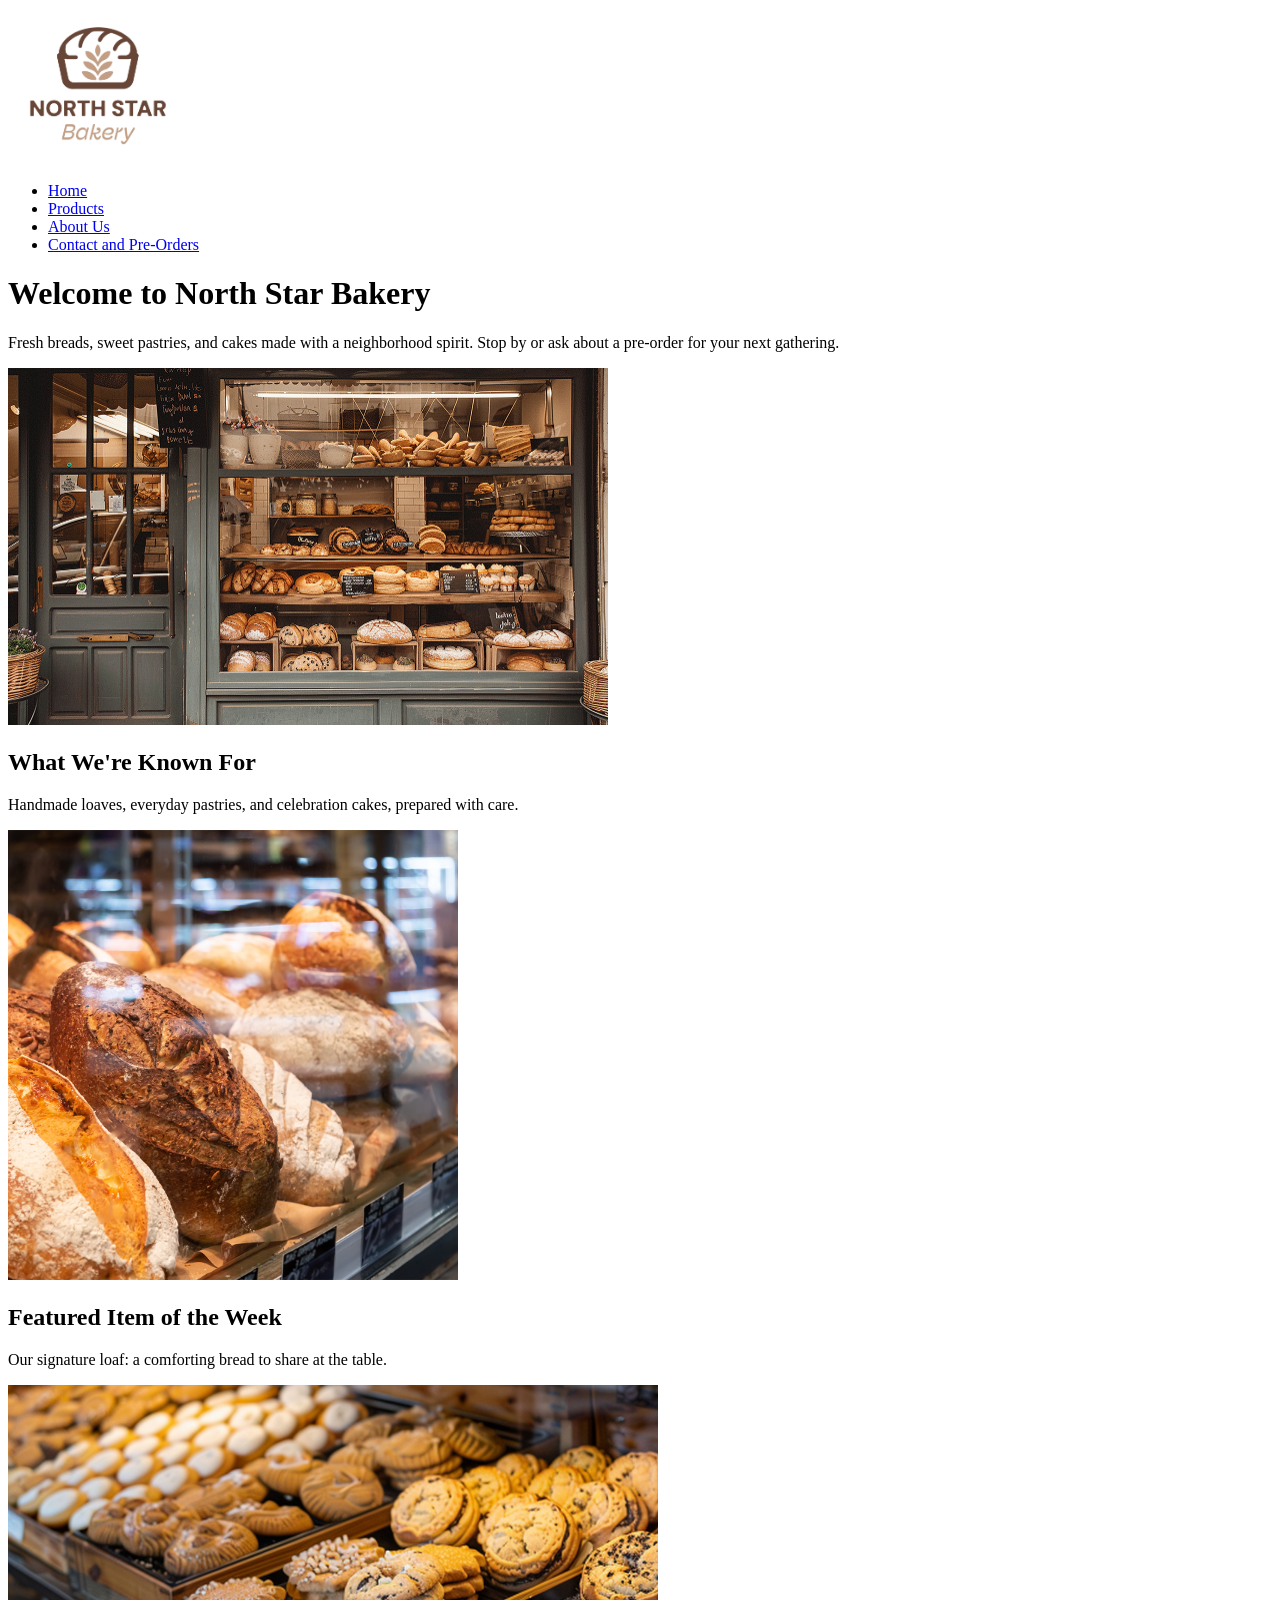
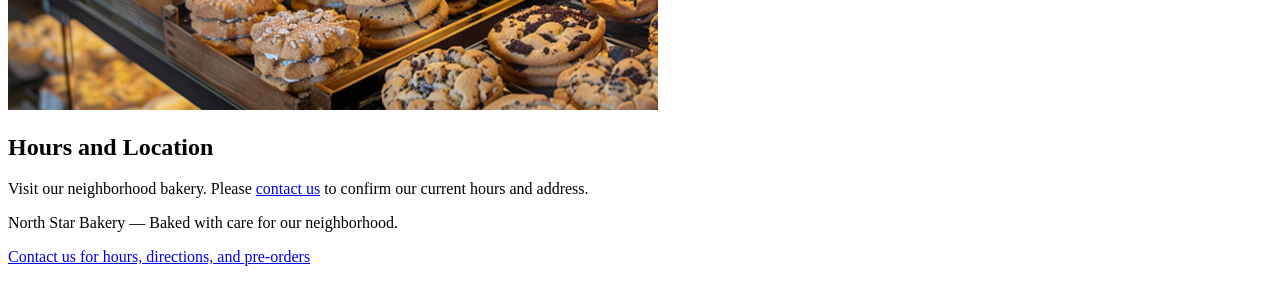
==== North_Star_Bakery/index.html @ fedf7f5f "Moved .git" ====
<!DOCTYPE html>
<html lang="en">
<head>
  <meta charset="UTF-8">
  <meta name="viewport" content="width=device-width, initial-scale=1.0">
  <title>Home | North Star Bakery</title>
</head>
<body>
  <header>
    <a href="index.html"><img src="assets/bakery-logo.png" alt="North Star Bakery logo" width="180"></a>
    <nav aria-label="Main navigation">
      <ul>
        <li><a href="index.html">Home</a></li>
        <li><a href="products.html">Products</a></li>
        <li><a href="about.html">About Us</a></li>
        <li><a href="contact.html">Contact and Pre-Orders</a></li>
      </ul>
    </nav>
  </header>
  <main>
    <h1>Welcome to North Star Bakery</h1>
    <p>Fresh breads, sweet pastries, and cakes made with a neighborhood spirit. Stop by or ask about a pre-order for your next gathering.</p>
    <img src="assets/bakery-storefront.png" alt="Front of the North Star Bakery storefront" width="600">
    <section>
      <h2>What We're Known For</h2>
      <p>Handmade loaves, everyday pastries, and celebration cakes, prepared with care.</p>
      <img src="assets/bakery-bread.png" alt="Freshly baked artisan bread" width="450">
    </section>
    <section>
      <h2>Featured Item of the Week</h2>
      <p>Our signature loaf: a comforting bread to share at the table.</p>
      <picture>
        <source media="(max-width: 600px)" srcset="assets/bakery-feature-small.png">
        <img src="assets/bakery-feature-large.png" alt="Featured bakery loaf ready to serve" width="650">
      </picture>
    </section>
    <section>
      <h2>Hours and Location</h2>
      <p>Visit our neighborhood bakery. Please <a href="contact.html">contact us</a> to confirm our current hours and address.</p>
    </section>
  </main>
  <footer>
    <p>North Star Bakery — Baked with care for our neighborhood.</p>
    <p><a href="contact.html">Contact us for hours, directions, and pre-orders</a></p>
  </footer>
</body>
</html>
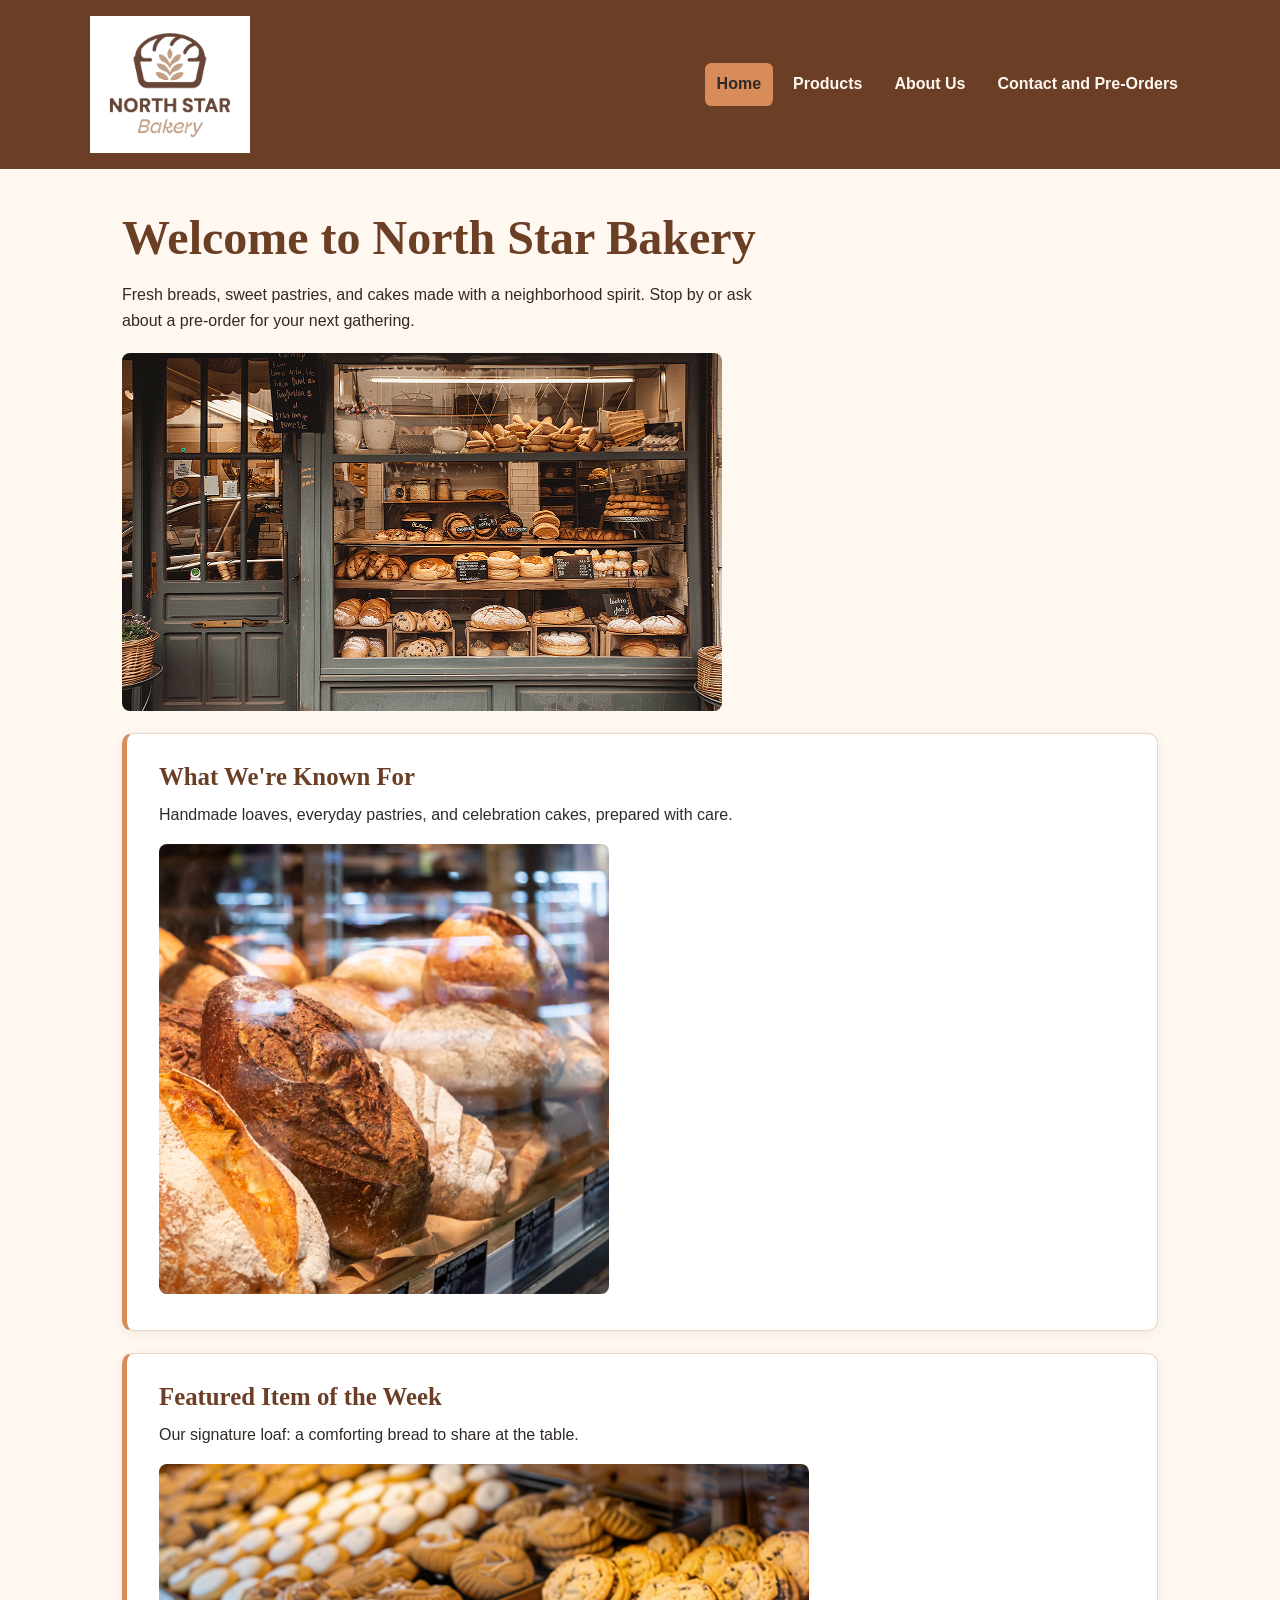
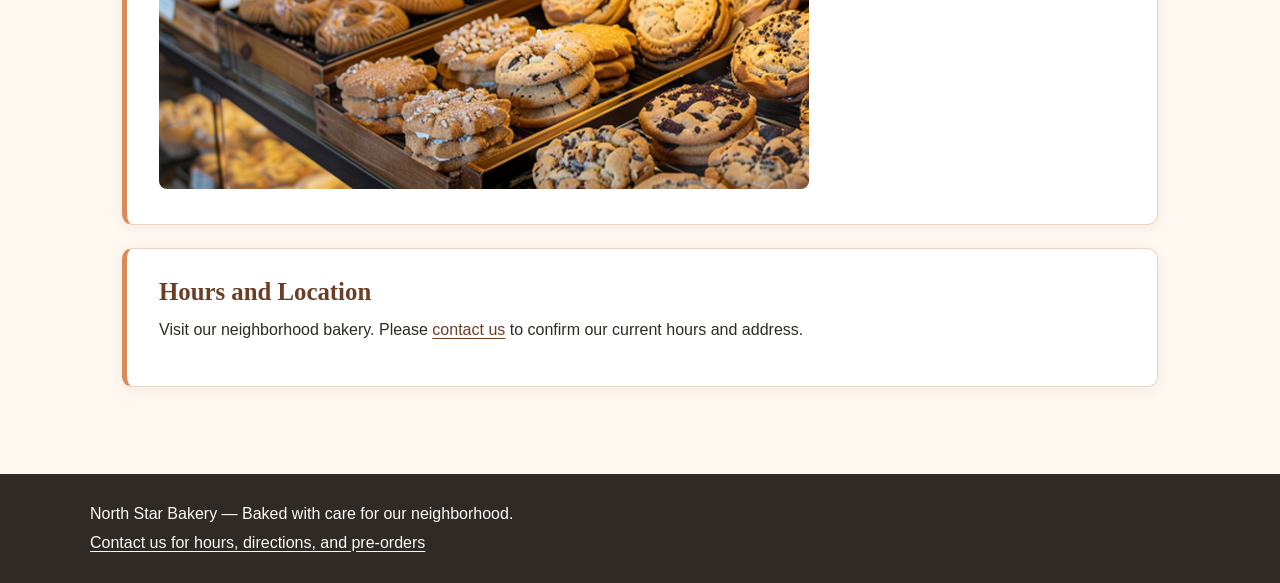
==== commit 878d694e: "Update File Names" ====
--- a/North_Star_Bakery/index.html
+++ b/North_Star_Bakery/index.html
@@ -1,47 +1,48 @@
 <!DOCTYPE html>
+
 <html lang="en">
 <head>
-  <meta charset="UTF-8">
-  <meta name="viewport" content="width=device-width, initial-scale=1.0">
-  <title>Home | North Star Bakery</title>
-</head>
+<meta charset="utf-8"/>
+<meta content="width=device-width, initial-scale=1.0" name="viewport"/>
+<title>Home | North Star Bakery</title>
+<link href="styles.css" rel="stylesheet"/></head>
 <body>
-  <header>
-    <a href="index.html"><img src="assets/bakery-logo.png" alt="North Star Bakery logo" width="180"></a>
-    <nav aria-label="Main navigation">
-      <ul>
-        <li><a href="index.html">Home</a></li>
-        <li><a href="products.html">Products</a></li>
-        <li><a href="about.html">About Us</a></li>
-        <li><a href="contact.html">Contact and Pre-Orders</a></li>
-      </ul>
-    </nav>
-  </header>
-  <main>
-    <h1>Welcome to North Star Bakery</h1>
-    <p>Fresh breads, sweet pastries, and cakes made with a neighborhood spirit. Stop by or ask about a pre-order for your next gathering.</p>
-    <img src="assets/bakery-storefront.png" alt="Front of the North Star Bakery storefront" width="600">
-    <section>
-      <h2>What We're Known For</h2>
-      <p>Handmade loaves, everyday pastries, and celebration cakes, prepared with care.</p>
-      <img src="assets/bakery-bread.png" alt="Freshly baked artisan bread" width="450">
-    </section>
-    <section>
-      <h2>Featured Item of the Week</h2>
-      <p>Our signature loaf: a comforting bread to share at the table.</p>
-      <picture>
-        <source media="(max-width: 600px)" srcset="assets/bakery-feature-small.png">
-        <img src="assets/bakery-feature-large.png" alt="Featured bakery loaf ready to serve" width="650">
-      </picture>
-    </section>
-    <section>
-      <h2>Hours and Location</h2>
-      <p>Visit our neighborhood bakery. Please <a href="contact.html">contact us</a> to confirm our current hours and address.</p>
-    </section>
-  </main>
-  <footer>
-    <p>North Star Bakery — Baked with care for our neighborhood.</p>
-    <p><a href="contact.html">Contact us for hours, directions, and pre-orders</a></p>
-  </footer>
+<header>
+<a href="index.html"><img alt="North Star Bakery logo" src="assets/bakery-logo.png" width="180"/></a>
+<nav aria-label="Main navigation">
+<ul>
+<li><a aria-current="page" href="index.html">Home</a></li>
+<li><a href="products.html">Products</a></li>
+<li><a href="about.html">About Us</a></li>
+<li><a href="contact.html">Contact and Pre-Orders</a></li>
+</ul>
+</nav>
+</header>
+<main>
+<h1>Welcome to North Star Bakery</h1>
+<p>Fresh breads, sweet pastries, and cakes made with a neighborhood spirit. Stop by or ask about a pre-order for your next gathering.</p>
+<img alt="Front of the North Star Bakery storefront" src="assets/bakery-storefront.png" width="600"/>
+<section>
+<h2>What We're Known For</h2>
+<p>Handmade loaves, everyday pastries, and celebration cakes, prepared with care.</p>
+<img alt="Freshly baked artisan bread" src="assets/bakery-bread.png" width="450"/>
+</section>
+<section>
+<h2>Featured Item of the Week</h2>
+<p>Our signature loaf: a comforting bread to share at the table.</p>
+<picture>
+<source media="(max-width: 600px)" srcset="assets/bakery-feature-small.png"/>
+<img alt="Featured bakery loaf ready to serve" src="assets/bakery-feature-large.png" width="650"/>
+</picture>
+</section>
+<section>
+<h2>Hours and Location</h2>
+<p>Visit our neighborhood bakery. Please <a href="contact.html">contact us</a> to confirm our current hours and address.</p>
+</section>
+</main>
+<footer>
+<p>North Star Bakery — Baked with care for our neighborhood.</p>
+<p><a href="contact.html">Contact us for hours, directions, and pre-orders</a></p>
+</footer>
 </body>
 </html>
--- a/North_Star_Bakery/styles.css
+++ b/North_Star_Bakery/styles.css
@@ -0,0 +1,9 @@
+/* North Star Bakery | shared, mobile-first visual system */
+:root { --cream:#FFF8F0; --brown:#6B3E26; --peach:#D88C5A; --charcoal:#2F2A26; }
+* {box-sizing:border-box} html{scroll-behavior:smooth} body{margin:0;background:var(--cream);color:var(--charcoal);font-family:Arial,Helvetica,sans-serif;font-size:1rem;line-height:1.6}
+a{color:var(--brown);text-underline-offset:3px}a:hover{color:#914d28}a:focus-visible,button:focus-visible,input:focus-visible,select:focus-visible,textarea:focus-visible{outline:3px solid var(--peach);outline-offset:3px}
+header{background:var(--brown);padding:1rem max(1rem,calc((100% - 1100px)/2));display:flex;flex-direction:column;align-items:center;gap:.75rem}header img{display:block;max-width:160px;height:auto}nav{width:100%}nav ul{list-style:none;margin:0;padding:0;display:flex;flex-wrap:wrap;justify-content:center;gap:.35rem}nav a{display:block;padding:.55rem .75rem;border-radius:.4rem;color:var(--cream);font-weight:700;text-decoration:none}nav a:hover,nav a[aria-current="page"]{background:var(--peach);color:var(--charcoal)}
+main{max-width:1100px;margin:auto;padding:1.5rem 1rem 3rem}h1,h2,h3{font-family:Georgia,'Times New Roman',serif;color:var(--brown);line-height:1.2}h1{font-size:clamp(2rem,5vw,3rem);margin:0 0 1rem}h2{font-size:1.55rem;margin:0 0 .65rem}p{margin:.5rem 0 1rem;max-width:75ch}main>section{background:#fff;border:1px solid #ead4c3;border-left:5px solid var(--peach);border-radius:.65rem;padding:1.25rem;margin:1.4rem 0;box-shadow:0 3px 12px #2f2a2610}main>img,main>picture img,section img,figure img{max-width:100%;height:auto;border-radius:.5rem}main>img{display:block;margin:1.25rem 0}picture{display:block}figure{margin:1rem 0}figcaption{font-size:.9rem;margin-top:.4rem}video{display:block;max-width:100%;height:auto;border-radius:.4rem}
+fieldset{border:1px solid #d7b9a5;border-radius:.5rem;padding:1rem;margin:1rem 0}legend{font-weight:700;color:var(--brown);padding:0 .4rem}label{font-weight:700}input,select,textarea{display:block;width:100%;max-width:100%;font:inherit;padding:.65rem;border:1px solid #907b6e;border-radius:.35rem;background:#fff;color:var(--charcoal)}textarea{resize:vertical}button{font:inherit;font-weight:700;background:var(--brown);color:var(--cream);padding:.7rem 1.3rem;border:0;border-radius:.4rem;cursor:pointer}button:hover{background:#4d2b1c}footer{background:var(--charcoal);color:var(--cream);padding:1.5rem max(1rem,calc((100% - 1100px)/2))}footer a{color:var(--cream)}footer p{margin:.2rem 0}
+@media(min-width:720px){header{flex-direction:row;justify-content:space-between}nav{width:auto}nav ul{justify-content:flex-end;gap:.5rem}main{padding:2.5rem 2rem 4rem}main>section{padding:1.75rem 2rem}form fieldset{padding:1.5rem}main>img{max-width:75%}}
+@media(prefers-reduced-motion:reduce){html{scroll-behavior:auto}}
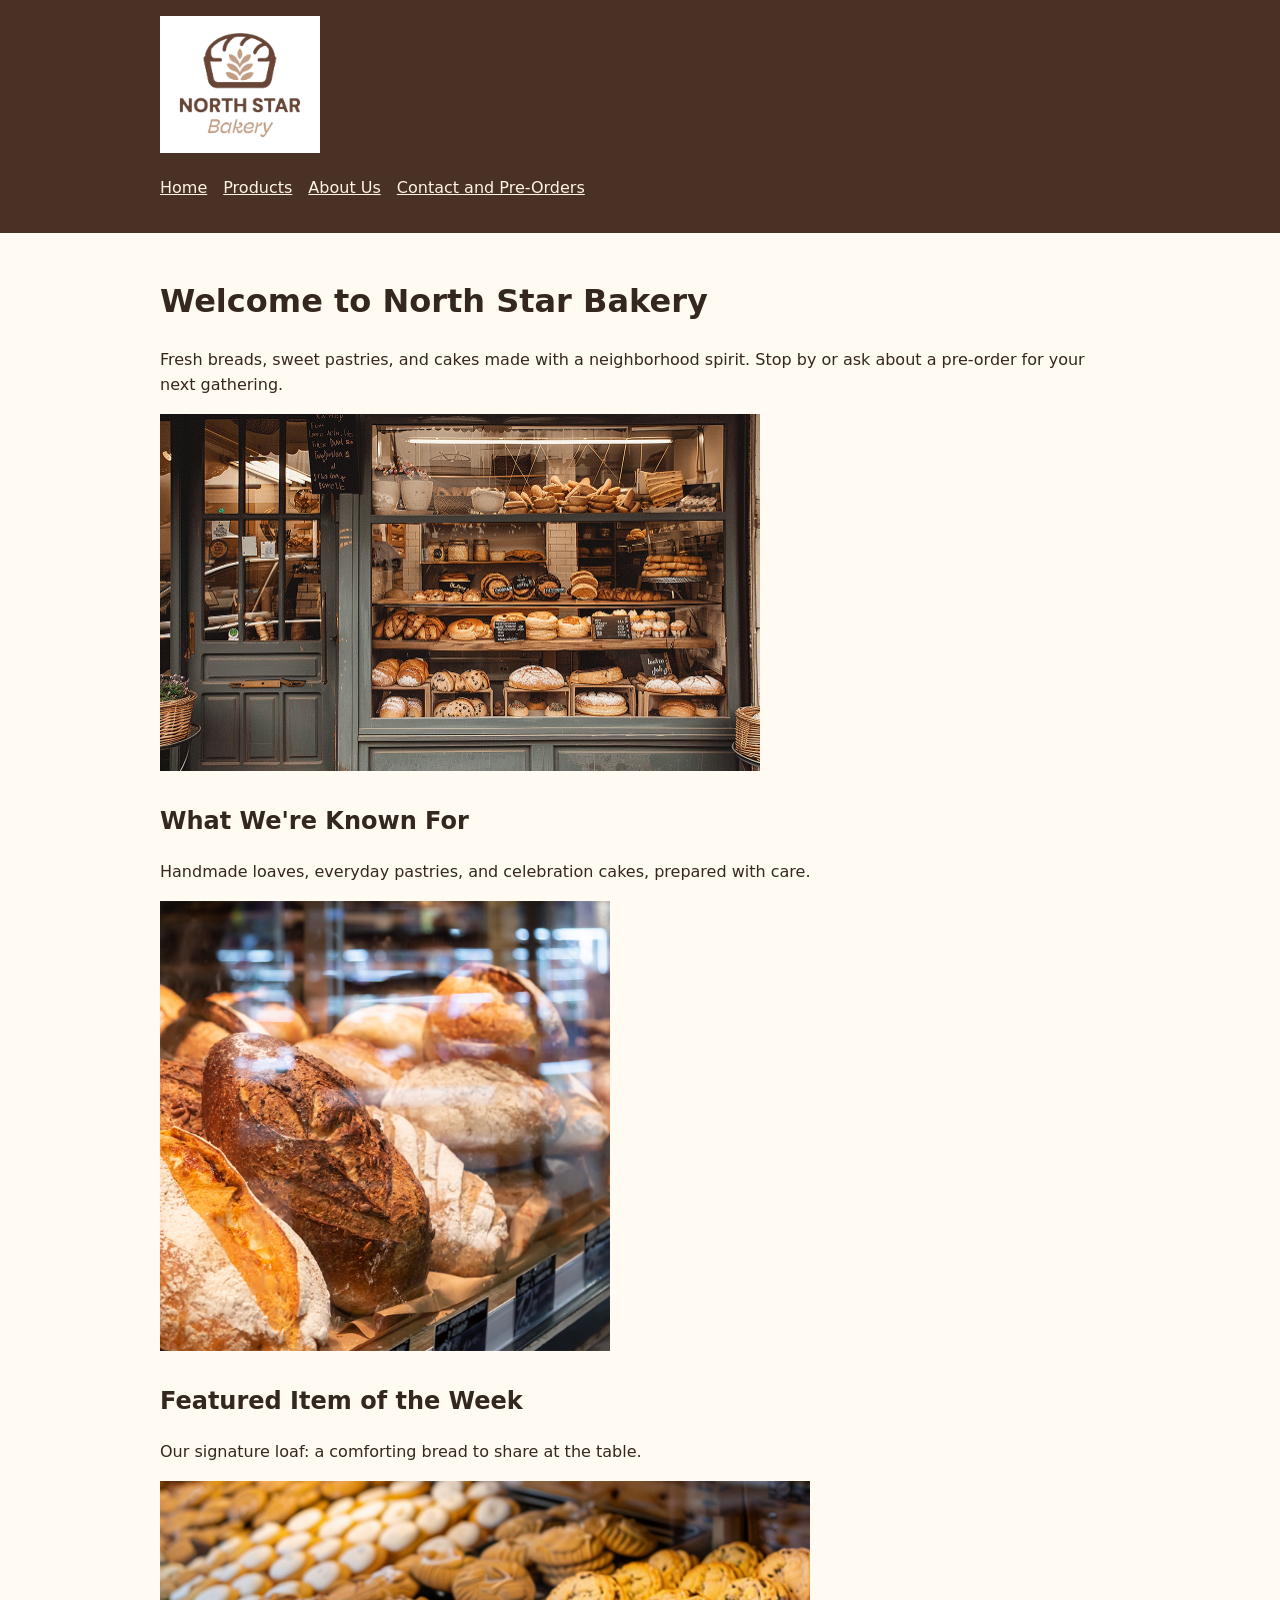
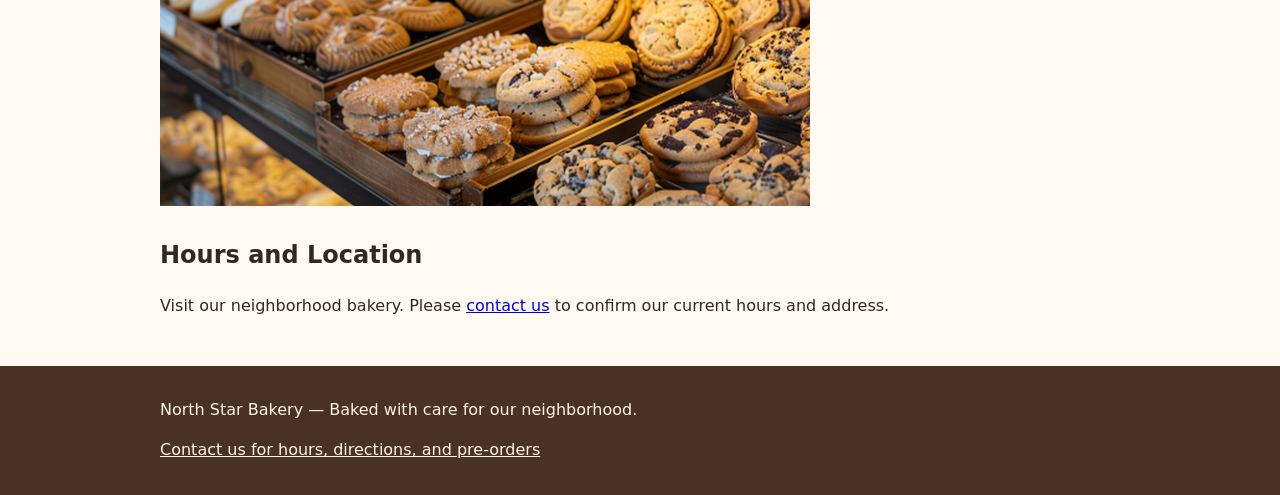
==== commit 7227d5e3: "Updated with JavaScript" ====
--- a/North_Star_Bakery/index.html
+++ b/North_Star_Bakery/index.html
@@ -5,13 +5,13 @@
 <meta charset="utf-8"/>
 <meta content="width=device-width, initial-scale=1.0" name="viewport"/>
 <title>Home | North Star Bakery</title>
-<link href="styles.css" rel="stylesheet"/></head>
+<link href="styles.css" rel="stylesheet"/><link href="styles.css" rel="stylesheet"/></head>
 <body>
 <header>
 <a href="index.html"><img alt="North Star Bakery logo" src="assets/bakery-logo.png" width="180"/></a>
 <nav aria-label="Main navigation">
 <ul>
-<li><a aria-current="page" href="index.html">Home</a></li>
+<li><a href="index.html">Home</a></li>
 <li><a href="products.html">Products</a></li>
 <li><a href="about.html">About Us</a></li>
 <li><a href="contact.html">Contact and Pre-Orders</a></li>
@@ -44,5 +44,5 @@
 <p>North Star Bakery — Baked with care for our neighborhood.</p>
 <p><a href="contact.html">Contact us for hours, directions, and pre-orders</a></p>
 </footer>
-</body>
+<script defer="" src="script.js"></script><script defer="" src="script.js"></script></body>
 </html>
--- a/North_Star_Bakery/styles.css
+++ b/North_Star_Bakery/styles.css
@@ -1,9 +1,2 @@
-/* North Star Bakery | shared, mobile-first visual system */
-:root { --cream:#FFF8F0; --brown:#6B3E26; --peach:#D88C5A; --charcoal:#2F2A26; }
-* {box-sizing:border-box} html{scroll-behavior:smooth} body{margin:0;background:var(--cream);color:var(--charcoal);font-family:Arial,Helvetica,sans-serif;font-size:1rem;line-height:1.6}
-a{color:var(--brown);text-underline-offset:3px}a:hover{color:#914d28}a:focus-visible,button:focus-visible,input:focus-visible,select:focus-visible,textarea:focus-visible{outline:3px solid var(--peach);outline-offset:3px}
-header{background:var(--brown);padding:1rem max(1rem,calc((100% - 1100px)/2));display:flex;flex-direction:column;align-items:center;gap:.75rem}header img{display:block;max-width:160px;height:auto}nav{width:100%}nav ul{list-style:none;margin:0;padding:0;display:flex;flex-wrap:wrap;justify-content:center;gap:.35rem}nav a{display:block;padding:.55rem .75rem;border-radius:.4rem;color:var(--cream);font-weight:700;text-decoration:none}nav a:hover,nav a[aria-current="page"]{background:var(--peach);color:var(--charcoal)}
-main{max-width:1100px;margin:auto;padding:1.5rem 1rem 3rem}h1,h2,h3{font-family:Georgia,'Times New Roman',serif;color:var(--brown);line-height:1.2}h1{font-size:clamp(2rem,5vw,3rem);margin:0 0 1rem}h2{font-size:1.55rem;margin:0 0 .65rem}p{margin:.5rem 0 1rem;max-width:75ch}main>section{background:#fff;border:1px solid #ead4c3;border-left:5px solid var(--peach);border-radius:.65rem;padding:1.25rem;margin:1.4rem 0;box-shadow:0 3px 12px #2f2a2610}main>img,main>picture img,section img,figure img{max-width:100%;height:auto;border-radius:.5rem}main>img{display:block;margin:1.25rem 0}picture{display:block}figure{margin:1rem 0}figcaption{font-size:.9rem;margin-top:.4rem}video{display:block;max-width:100%;height:auto;border-radius:.4rem}
-fieldset{border:1px solid #d7b9a5;border-radius:.5rem;padding:1rem;margin:1rem 0}legend{font-weight:700;color:var(--brown);padding:0 .4rem}label{font-weight:700}input,select,textarea{display:block;width:100%;max-width:100%;font:inherit;padding:.65rem;border:1px solid #907b6e;border-radius:.35rem;background:#fff;color:var(--charcoal)}textarea{resize:vertical}button{font:inherit;font-weight:700;background:var(--brown);color:var(--cream);padding:.7rem 1.3rem;border:0;border-radius:.4rem;cursor:pointer}button:hover{background:#4d2b1c}footer{background:var(--charcoal);color:var(--cream);padding:1.5rem max(1rem,calc((100% - 1100px)/2))}footer a{color:var(--cream)}footer p{margin:.2rem 0}
-@media(min-width:720px){header{flex-direction:row;justify-content:space-between}nav{width:auto}nav ul{justify-content:flex-end;gap:.5rem}main{padding:2.5rem 2rem 4rem}main>section{padding:1.75rem 2rem}form fieldset{padding:1.5rem}main>img{max-width:75%}}
-@media(prefers-reduced-motion:reduce){html{scroll-behavior:auto}}
+/* Touchstone 4 enhancements; original content and navigation retained. */
+:root{font-family:system-ui,Arial,sans-serif;color:#34271f;background:#fffaf2}body{margin:0;line-height:1.55}header,footer{background:#493125;color:#fff4e5;padding:1rem max(1rem,calc((100% - 960px)/2))}header img{max-width:160px;height:auto}nav ul{display:flex;flex-wrap:wrap;gap:1rem;list-style:none;padding:0}nav a,footer a{color:#fff4e5}main{max-width:960px;margin:auto;padding:1.4rem}main img,video{max-width:100%;height:auto}section{margin:1.5rem 0}button,input,select,textarea{font:inherit}button{cursor:pointer;background:#765037;color:white;border:0;border-radius:5px;padding:.55rem .9rem}button:focus-visible,a:focus-visible,input:focus-visible,select:focus-visible,textarea:focus-visible{outline:3px solid #d18a25;outline-offset:2px}.product-grid{display:grid;grid-template-columns:repeat(auto-fit,minmax(210px,1fr));gap:1rem}.product-card{border:1px solid #c9b59c;padding:1rem;border-radius:8px;background:white}.product-card h3{margin-top:0}.favorite-summary{padding:.9rem;border-left:4px solid #765037;background:#f7ebd9}.favorite-button[aria-pressed="true"]{background:#225b44}.field-error{display:block;color:#a31b20;font-weight:600;min-height:1.2em;font-size:.9rem}.invalid{border:2px solid #a31b20}input,textarea,select{max-width:100%;box-sizing:border-box}input:not([type=checkbox]),textarea,select{padding:.35rem}fieldset{border:1px solid #c9b59c;margin-bottom:1rem}#form-status{font-weight:600}#form-status.success{color:#225b44}#form-status.error{color:#a31b20}@media(max-width:520px){nav ul{display:block}nav li{margin:.4rem 0}main{padding:1rem}}
--- a/North_Star_Bakery/styles.css
+++ b/North_Star_Bakery/styles.css
@@ -1,9 +1,2 @@
-/* North Star Bakery | shared, mobile-first visual system */
-:root { --cream:#FFF8F0; --brown:#6B3E26; --peach:#D88C5A; --charcoal:#2F2A26; }
-* {box-sizing:border-box} html{scroll-behavior:smooth} body{margin:0;background:var(--cream);color:var(--charcoal);font-family:Arial,Helvetica,sans-serif;font-size:1rem;line-height:1.6}
-a{color:var(--brown);text-underline-offset:3px}a:hover{color:#914d28}a:focus-visible,button:focus-visible,input:focus-visible,select:focus-visible,textarea:focus-visible{outline:3px solid var(--peach);outline-offset:3px}
-header{background:var(--brown);padding:1rem max(1rem,calc((100% - 1100px)/2));display:flex;flex-direction:column;align-items:center;gap:.75rem}header img{display:block;max-width:160px;height:auto}nav{width:100%}nav ul{list-style:none;margin:0;padding:0;display:flex;flex-wrap:wrap;justify-content:center;gap:.35rem}nav a{display:block;padding:.55rem .75rem;border-radius:.4rem;color:var(--cream);font-weight:700;text-decoration:none}nav a:hover,nav a[aria-current="page"]{background:var(--peach);color:var(--charcoal)}
-main{max-width:1100px;margin:auto;padding:1.5rem 1rem 3rem}h1,h2,h3{font-family:Georgia,'Times New Roman',serif;color:var(--brown);line-height:1.2}h1{font-size:clamp(2rem,5vw,3rem);margin:0 0 1rem}h2{font-size:1.55rem;margin:0 0 .65rem}p{margin:.5rem 0 1rem;max-width:75ch}main>section{background:#fff;border:1px solid #ead4c3;border-left:5px solid var(--peach);border-radius:.65rem;padding:1.25rem;margin:1.4rem 0;box-shadow:0 3px 12px #2f2a2610}main>img,main>picture img,section img,figure img{max-width:100%;height:auto;border-radius:.5rem}main>img{display:block;margin:1.25rem 0}picture{display:block}figure{margin:1rem 0}figcaption{font-size:.9rem;margin-top:.4rem}video{display:block;max-width:100%;height:auto;border-radius:.4rem}
-fieldset{border:1px solid #d7b9a5;border-radius:.5rem;padding:1rem;margin:1rem 0}legend{font-weight:700;color:var(--brown);padding:0 .4rem}label{font-weight:700}input,select,textarea{display:block;width:100%;max-width:100%;font:inherit;padding:.65rem;border:1px solid #907b6e;border-radius:.35rem;background:#fff;color:var(--charcoal)}textarea{resize:vertical}button{font:inherit;font-weight:700;background:var(--brown);color:var(--cream);padding:.7rem 1.3rem;border:0;border-radius:.4rem;cursor:pointer}button:hover{background:#4d2b1c}footer{background:var(--charcoal);color:var(--cream);padding:1.5rem max(1rem,calc((100% - 1100px)/2))}footer a{color:var(--cream)}footer p{margin:.2rem 0}
-@media(min-width:720px){header{flex-direction:row;justify-content:space-between}nav{width:auto}nav ul{justify-content:flex-end;gap:.5rem}main{padding:2.5rem 2rem 4rem}main>section{padding:1.75rem 2rem}form fieldset{padding:1.5rem}main>img{max-width:75%}}
-@media(prefers-reduced-motion:reduce){html{scroll-behavior:auto}}
+/* Touchstone 4 enhancements; original content and navigation retained. */
+:root{font-family:system-ui,Arial,sans-serif;color:#34271f;background:#fffaf2}body{margin:0;line-height:1.55}header,footer{background:#493125;color:#fff4e5;padding:1rem max(1rem,calc((100% - 960px)/2))}header img{max-width:160px;height:auto}nav ul{display:flex;flex-wrap:wrap;gap:1rem;list-style:none;padding:0}nav a,footer a{color:#fff4e5}main{max-width:960px;margin:auto;padding:1.4rem}main img,video{max-width:100%;height:auto}section{margin:1.5rem 0}button,input,select,textarea{font:inherit}button{cursor:pointer;background:#765037;color:white;border:0;border-radius:5px;padding:.55rem .9rem}button:focus-visible,a:focus-visible,input:focus-visible,select:focus-visible,textarea:focus-visible{outline:3px solid #d18a25;outline-offset:2px}.product-grid{display:grid;grid-template-columns:repeat(auto-fit,minmax(210px,1fr));gap:1rem}.product-card{border:1px solid #c9b59c;padding:1rem;border-radius:8px;background:white}.product-card h3{margin-top:0}.favorite-summary{padding:.9rem;border-left:4px solid #765037;background:#f7ebd9}.favorite-button[aria-pressed="true"]{background:#225b44}.field-error{display:block;color:#a31b20;font-weight:600;min-height:1.2em;font-size:.9rem}.invalid{border:2px solid #a31b20}input,textarea,select{max-width:100%;box-sizing:border-box}input:not([type=checkbox]),textarea,select{padding:.35rem}fieldset{border:1px solid #c9b59c;margin-bottom:1rem}#form-status{font-weight:600}#form-status.success{color:#225b44}#form-status.error{color:#a31b20}@media(max-width:520px){nav ul{display:block}nav li{margin:.4rem 0}main{padding:1rem}}
